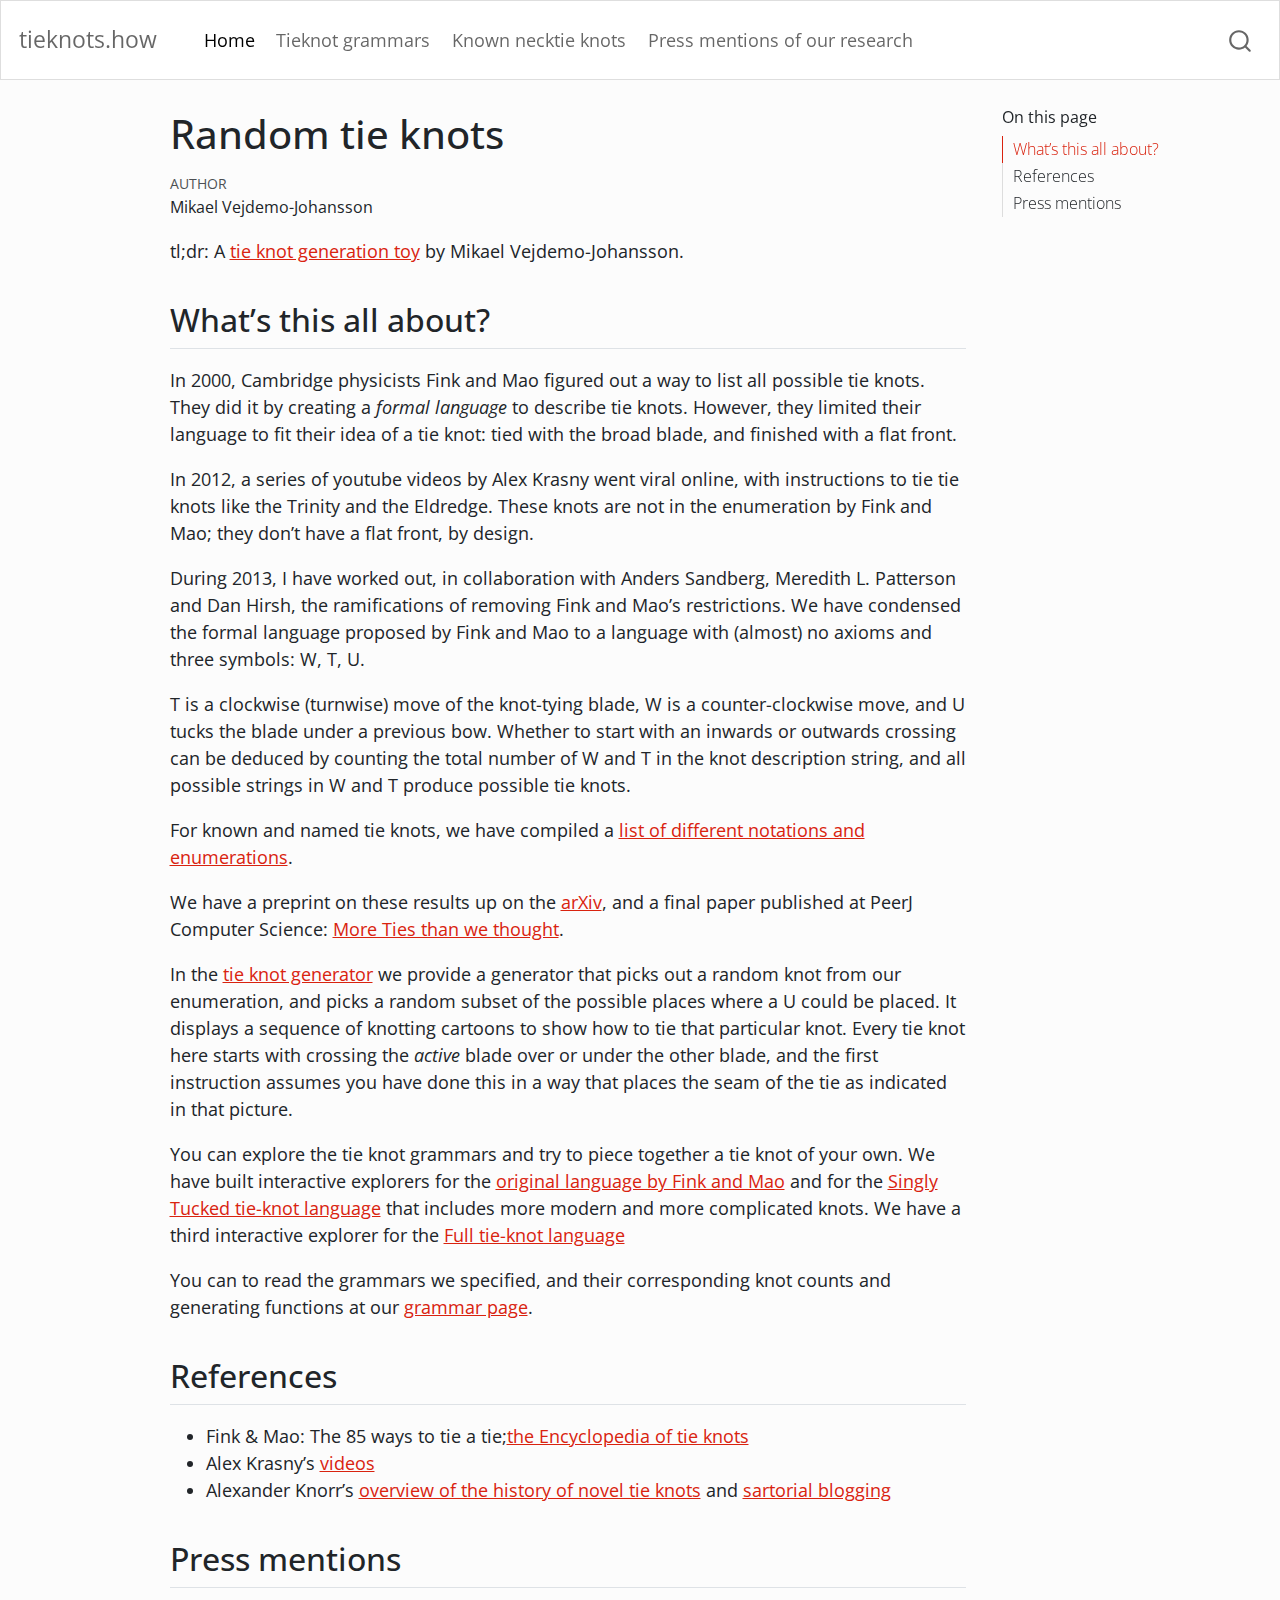
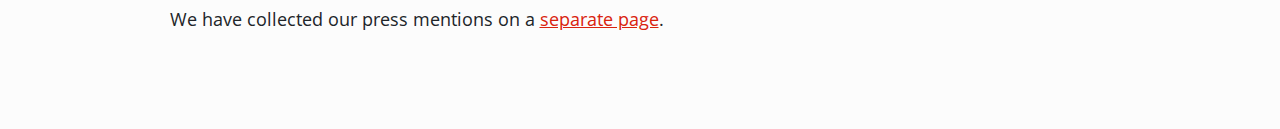
==== index.html @ 426f8d54 "Initial commit" ====
<!DOCTYPE html>
<html xmlns="http://www.w3.org/1999/xhtml" lang="en" xml:lang="en"><head>

<meta charset="utf-8">
<meta name="generator" content="quarto-1.2.335">

<meta name="viewport" content="width=device-width, initial-scale=1.0, user-scalable=yes">

<meta name="author" content="Mikael Vejdemo-Johansson">

<title>tieknots.how - Random tie knots</title>
<style>
code{white-space: pre-wrap;}
span.smallcaps{font-variant: small-caps;}
div.columns{display: flex; gap: min(4vw, 1.5em);}
div.column{flex: auto; overflow-x: auto;}
div.hanging-indent{margin-left: 1.5em; text-indent: -1.5em;}
ul.task-list{list-style: none;}
ul.task-list li input[type="checkbox"] {
  width: 0.8em;
  margin: 0 0.8em 0.2em -1.6em;
  vertical-align: middle;
}
</style>


<script src="site_libs/quarto-nav/quarto-nav.js"></script>
<script src="site_libs/quarto-nav/headroom.min.js"></script>
<script src="site_libs/clipboard/clipboard.min.js"></script>
<script src="site_libs/quarto-search/autocomplete.umd.js"></script>
<script src="site_libs/quarto-search/fuse.min.js"></script>
<script src="site_libs/quarto-search/quarto-search.js"></script>
<meta name="quarto:offset" content="./">
<script src="site_libs/quarto-html/quarto.js"></script>
<script src="site_libs/quarto-html/popper.min.js"></script>
<script src="site_libs/quarto-html/tippy.umd.min.js"></script>
<script src="site_libs/quarto-html/anchor.min.js"></script>
<link href="site_libs/quarto-html/tippy.css" rel="stylesheet">
<link href="site_libs/quarto-html/quarto-syntax-highlighting.css" rel="stylesheet" id="quarto-text-highlighting-styles">
<script src="site_libs/bootstrap/bootstrap.min.js"></script>
<link href="site_libs/bootstrap/bootstrap-icons.css" rel="stylesheet">
<link href="site_libs/bootstrap/bootstrap.min.css" rel="stylesheet" id="quarto-bootstrap" data-mode="light">
<script id="quarto-search-options" type="application/json">{
  "location": "navbar",
  "copy-button": false,
  "collapse-after": 3,
  "panel-placement": "end",
  "type": "overlay",
  "limit": 20,
  "language": {
    "search-no-results-text": "No results",
    "search-matching-documents-text": "matching documents",
    "search-copy-link-title": "Copy link to search",
    "search-hide-matches-text": "Hide additional matches",
    "search-more-match-text": "more match in this document",
    "search-more-matches-text": "more matches in this document",
    "search-clear-button-title": "Clear",
    "search-detached-cancel-button-title": "Cancel",
    "search-submit-button-title": "Submit"
  }
}</script>


<link rel="stylesheet" href="styles.css">
</head>

<body class="nav-fixed">

<div id="quarto-search-results"></div>
  <header id="quarto-header" class="headroom fixed-top">
    <nav class="navbar navbar-expand-lg navbar-dark ">
      <div class="navbar-container container-fluid">
      <div class="navbar-brand-container">
    <a class="navbar-brand" href="./index.html">
    <span class="navbar-title">tieknots.how</span>
    </a>
  </div>
          <button class="navbar-toggler" type="button" data-bs-toggle="collapse" data-bs-target="#navbarCollapse" aria-controls="navbarCollapse" aria-expanded="false" aria-label="Toggle navigation" onclick="if (window.quartoToggleHeadroom) { window.quartoToggleHeadroom(); }">
  <span class="navbar-toggler-icon"></span>
</button>
          <div class="collapse navbar-collapse" id="navbarCollapse">
            <ul class="navbar-nav navbar-nav-scroll me-auto">
  <li class="nav-item">
    <a class="nav-link active" href="./index.html" aria-current="page">
 <span class="menu-text">Home</span></a>
  </li>  
  <li class="nav-item">
    <a class="nav-link" href="./grammar.html">
 <span class="menu-text">Tieknot grammars</span></a>
  </li>  
  <li class="nav-item">
    <a class="nav-link" href="./knownties.html">
 <span class="menu-text">Known necktie knots</span></a>
  </li>  
  <li class="nav-item">
    <a class="nav-link" href="./press.html">
 <span class="menu-text">Press mentions of our research</span></a>
  </li>  
</ul>
              <div id="quarto-search" class="" title="Search"></div>
          </div> <!-- /navcollapse -->
      </div> <!-- /container-fluid -->
    </nav>
</header>
<!-- content -->
<div id="quarto-content" class="quarto-container page-columns page-rows-contents page-layout-article page-navbar">
<!-- sidebar -->
<!-- margin-sidebar -->
    <div id="quarto-margin-sidebar" class="sidebar margin-sidebar">
        <nav id="TOC" role="doc-toc" class="toc-active">
    <h2 id="toc-title">On this page</h2>
   
  <ul>
  <li><a href="#whats-this-all-about" id="toc-whats-this-all-about" class="nav-link active" data-scroll-target="#whats-this-all-about">What’s this all about?</a></li>
  <li><a href="#references" id="toc-references" class="nav-link" data-scroll-target="#references">References</a></li>
  <li><a href="#press-mentions" id="toc-press-mentions" class="nav-link" data-scroll-target="#press-mentions">Press mentions</a></li>
  </ul>
</nav>
    </div>
<!-- main -->
<main class="content" id="quarto-document-content">

<header id="title-block-header" class="quarto-title-block default">
<div class="quarto-title">
<h1 class="title">Random tie knots</h1>
</div>



<div class="quarto-title-meta">

    <div>
    <div class="quarto-title-meta-heading">Author</div>
    <div class="quarto-title-meta-contents">
             <p>Mikael Vejdemo-Johansson </p>
          </div>
  </div>
    
  
    
  </div>
  

</header>

<p>tl;dr: A <a href="ties.html">tie knot generation toy</a> by Mikael Vejdemo-Johansson.</p>
<section id="whats-this-all-about" class="level2">
<h2 class="anchored" data-anchor-id="whats-this-all-about">What’s this all about?</h2>
<p>In 2000, Cambridge physicists Fink and Mao figured out a way to list all possible tie knots. They did it by creating a <i>formal language</i> to describe tie knots. However, they limited their language to fit their idea of a tie knot: tied with the broad blade, and finished with a flat front.</p>
<p>In 2012, a series of youtube videos by Alex Krasny went viral online, with instructions to tie tie knots like the Trinity and the Eldredge. These knots are not in the enumeration by Fink and Mao; they don’t have a flat front, by design.</p>
<p>During 2013, I have worked out, in collaboration with Anders Sandberg, Meredith L. Patterson and Dan Hirsh, the ramifications of removing Fink and Mao’s restrictions. We have condensed the formal language proposed by Fink and Mao to a language with (almost) no axioms and three symbols: W, T, U.</p>
<p>T is a clockwise (turnwise) move of the knot-tying blade, W is a counter-clockwise move, and U tucks the blade under a previous bow. Whether to start with an inwards or outwards crossing can be deduced by counting the total number of W and T in the knot description string, and all possible strings in W and T produce possible tie knots.</p>
<p>For known and named tie knots, we have compiled a <a href="./knownties.html">list of different notations and enumerations</a>.</p>
<p>We have a preprint on these results up on the <a href="http://arxiv.org/abs/1401.8242">arXiv</a>, and a final paper published at PeerJ Computer Science: <a href="https://peerj.com/articles/cs-2/">More Ties than we thought</a>.</p>
<p>In the <a href="ties.html">tie knot generator</a> we provide a generator that picks out a random knot from our enumeration, and picks a random subset of the possible places where a U could be placed. It displays a sequence of knotting cartoons to show how to tie that particular knot. Every tie knot here starts with crossing the <em>active</em> blade over or under the other blade, and the first instruction assumes you have done this in a way that places the seam of the tie as indicated in that picture.</p>
<p>You can explore the tie knot grammars and try to piece together a tie knot of your own. We have built interactive explorers for the <a href="explore-finkmao.html">original language by Fink and Mao</a> and for the <a href="explore-singly.html">Singly Tucked tie-knot language</a> that includes more modern and more complicated knots. We have a third interactive explorer for the <a href="explore-full.html">Full tie-knot language</a></p>
<p>You can to read the grammars we specified, and their corresponding knot counts and generating functions at our <a href="./grammar.html">grammar page</a>.</p>
</section>
<section id="references" class="level2">
<h2 class="anchored" data-anchor-id="references">References</h2>
<ul>
<li>Fink &amp; Mao: The 85 ways to tie a tie;<a href="http://www.tcm.phy.cam.ac.uk/~tmf20/tieknots.shtml">the Encyclopedia of tie knots</a></li>
<li>Alex Krasny’s <a href="http://www.youtube.com/playlist?list=PLFyhEsmKI5c3R5IHdpWSyEyMtUjhwYF2o">videos</a></li>
<li>Alexander Knorr’s <a href="http://xirdalium.net/2010/06/20/eldredge-reloaded">overview of the history of novel tie knots</a> and <a href="http://xirdalium.net/category/sartorial">sartorial blogging</a></li>
</ul>
</section>
<section id="press-mentions" class="level2">
<h2 class="anchored" data-anchor-id="press-mentions">Press mentions</h2>
<p>We have collected our press mentions on a <a href="./press.html">separate page</a>.</p>


</section>

</main> <!-- /main -->
<script id="quarto-html-after-body" type="application/javascript">
window.document.addEventListener("DOMContentLoaded", function (event) {
  const toggleBodyColorMode = (bsSheetEl) => {
    const mode = bsSheetEl.getAttribute("data-mode");
    const bodyEl = window.document.querySelector("body");
    if (mode === "dark") {
      bodyEl.classList.add("quarto-dark");
      bodyEl.classList.remove("quarto-light");
    } else {
      bodyEl.classList.add("quarto-light");
      bodyEl.classList.remove("quarto-dark");
    }
  }
  const toggleBodyColorPrimary = () => {
    const bsSheetEl = window.document.querySelector("link#quarto-bootstrap");
    if (bsSheetEl) {
      toggleBodyColorMode(bsSheetEl);
    }
  }
  toggleBodyColorPrimary();  
  const icon = "";
  const anchorJS = new window.AnchorJS();
  anchorJS.options = {
    placement: 'right',
    icon: icon
  };
  anchorJS.add('.anchored');
  const clipboard = new window.ClipboardJS('.code-copy-button', {
    target: function(trigger) {
      return trigger.previousElementSibling;
    }
  });
  clipboard.on('success', function(e) {
    // button target
    const button = e.trigger;
    // don't keep focus
    button.blur();
    // flash "checked"
    button.classList.add('code-copy-button-checked');
    var currentTitle = button.getAttribute("title");
    button.setAttribute("title", "Copied!");
    let tooltip;
    if (window.bootstrap) {
      button.setAttribute("data-bs-toggle", "tooltip");
      button.setAttribute("data-bs-placement", "left");
      button.setAttribute("data-bs-title", "Copied!");
      tooltip = new bootstrap.Tooltip(button, 
        { trigger: "manual", 
          customClass: "code-copy-button-tooltip",
          offset: [0, -8]});
      tooltip.show();    
    }
    setTimeout(function() {
      if (tooltip) {
        tooltip.hide();
        button.removeAttribute("data-bs-title");
        button.removeAttribute("data-bs-toggle");
        button.removeAttribute("data-bs-placement");
      }
      button.setAttribute("title", currentTitle);
      button.classList.remove('code-copy-button-checked');
    }, 1000);
    // clear code selection
    e.clearSelection();
  });
  function tippyHover(el, contentFn) {
    const config = {
      allowHTML: true,
      content: contentFn,
      maxWidth: 500,
      delay: 100,
      arrow: false,
      appendTo: function(el) {
          return el.parentElement;
      },
      interactive: true,
      interactiveBorder: 10,
      theme: 'quarto',
      placement: 'bottom-start'
    };
    window.tippy(el, config); 
  }
  const noterefs = window.document.querySelectorAll('a[role="doc-noteref"]');
  for (var i=0; i<noterefs.length; i++) {
    const ref = noterefs[i];
    tippyHover(ref, function() {
      // use id or data attribute instead here
      let href = ref.getAttribute('data-footnote-href') || ref.getAttribute('href');
      try { href = new URL(href).hash; } catch {}
      const id = href.replace(/^#\/?/, "");
      const note = window.document.getElementById(id);
      return note.innerHTML;
    });
  }
  const findCites = (el) => {
    const parentEl = el.parentElement;
    if (parentEl) {
      const cites = parentEl.dataset.cites;
      if (cites) {
        return {
          el,
          cites: cites.split(' ')
        };
      } else {
        return findCites(el.parentElement)
      }
    } else {
      return undefined;
    }
  };
  var bibliorefs = window.document.querySelectorAll('a[role="doc-biblioref"]');
  for (var i=0; i<bibliorefs.length; i++) {
    const ref = bibliorefs[i];
    const citeInfo = findCites(ref);
    if (citeInfo) {
      tippyHover(citeInfo.el, function() {
        var popup = window.document.createElement('div');
        citeInfo.cites.forEach(function(cite) {
          var citeDiv = window.document.createElement('div');
          citeDiv.classList.add('hanging-indent');
          citeDiv.classList.add('csl-entry');
          var biblioDiv = window.document.getElementById('ref-' + cite);
          if (biblioDiv) {
            citeDiv.innerHTML = biblioDiv.innerHTML;
          }
          popup.appendChild(citeDiv);
        });
        return popup.innerHTML;
      });
    }
  }
});
</script>
</div> <!-- /content -->



</body></html>
---- site_libs/quarto-html/tippy.css ----
.tippy-box[data-animation=fade][data-state=hidden]{opacity:0}[data-tippy-root]{max-width:calc(100vw - 10px)}.tippy-box{position:relative;background-color:#333;color:#fff;border-radius:4px;font-size:14px;line-height:1.4;white-space:normal;outline:0;transition-property:transform,visibility,opacity}.tippy-box[data-placement^=top]>.tippy-arrow{bottom:0}.tippy-box[data-placement^=top]>.tippy-arrow:before{bottom:-7px;left:0;border-width:8px 8px 0;border-top-color:initial;transform-origin:center top}.tippy-box[data-placement^=bottom]>.tippy-arrow{top:0}.tippy-box[data-placement^=bottom]>.tippy-arrow:before{top:-7px;left:0;border-width:0 8px 8px;border-bottom-color:initial;transform-origin:center bottom}.tippy-box[data-placement^=left]>.tippy-arrow{right:0}.tippy-box[data-placement^=left]>.tippy-arrow:before{border-width:8px 0 8px 8px;border-left-color:initial;right:-7px;transform-origin:center left}.tippy-box[data-placement^=right]>.tippy-arrow{left:0}.tippy-box[data-placement^=right]>.tippy-arrow:before{left:-7px;border-width:8px 8px 8px 0;border-right-color:initial;transform-origin:center right}.tippy-box[data-inertia][data-state=visible]{transition-timing-function:cubic-bezier(.54,1.5,.38,1.11)}.tippy-arrow{width:16px;height:16px;color:#333}.tippy-arrow:before{content:"";position:absolute;border-color:transparent;border-style:solid}.tippy-content{position:relative;padding:5px 9px;z-index:1}
---- site_libs/quarto-html/quarto-syntax-highlighting.css ----
/* quarto syntax highlight colors */
:root {
  --quarto-hl-ot-color: #003B4F;
  --quarto-hl-at-color: #657422;
  --quarto-hl-ss-color: #20794D;
  --quarto-hl-an-color: #5E5E5E;
  --quarto-hl-fu-color: #4758AB;
  --quarto-hl-st-color: #20794D;
  --quarto-hl-cf-color: #003B4F;
  --quarto-hl-op-color: #5E5E5E;
  --quarto-hl-er-color: #AD0000;
  --quarto-hl-bn-color: #AD0000;
  --quarto-hl-al-color: #AD0000;
  --quarto-hl-va-color: #111111;
  --quarto-hl-bu-color: inherit;
  --quarto-hl-ex-color: inherit;
  --quarto-hl-pp-color: #AD0000;
  --quarto-hl-in-color: #5E5E5E;
  --quarto-hl-vs-color: #20794D;
  --quarto-hl-wa-color: #5E5E5E;
  --quarto-hl-do-color: #5E5E5E;
  --quarto-hl-im-color: #00769E;
  --quarto-hl-ch-color: #20794D;
  --quarto-hl-dt-color: #AD0000;
  --quarto-hl-fl-color: #AD0000;
  --quarto-hl-co-color: #5E5E5E;
  --quarto-hl-cv-color: #5E5E5E;
  --quarto-hl-cn-color: #8f5902;
  --quarto-hl-sc-color: #5E5E5E;
  --quarto-hl-dv-color: #AD0000;
  --quarto-hl-kw-color: #003B4F;
}

/* other quarto variables */
:root {
  --quarto-font-monospace: SFMono-Regular, Menlo, Monaco, Consolas, "Liberation Mono", "Courier New", monospace;
}

pre > code.sourceCode > span {
  color: #003B4F;
}

code span {
  color: #003B4F;
}

code.sourceCode > span {
  color: #003B4F;
}

div.sourceCode,
div.sourceCode pre.sourceCode {
  color: #003B4F;
}

code span.ot {
  color: #003B4F;
}

code span.at {
  color: #657422;
}

code span.ss {
  color: #20794D;
}

code span.an {
  color: #5E5E5E;
}

code span.fu {
  color: #4758AB;
}

code span.st {
  color: #20794D;
}

code span.cf {
  color: #003B4F;
}

code span.op {
  color: #5E5E5E;
}

code span.er {
  color: #AD0000;
}

code span.bn {
  color: #AD0000;
}

code span.al {
  color: #AD0000;
}

code span.va {
  color: #111111;
}

code span.pp {
  color: #AD0000;
}

code span.in {
  color: #5E5E5E;
}

code span.vs {
  color: #20794D;
}

code span.wa {
  color: #5E5E5E;
  font-style: italic;
}

code span.do {
  color: #5E5E5E;
  font-style: italic;
}

code span.im {
  color: #00769E;
}

code span.ch {
  color: #20794D;
}

code span.dt {
  color: #AD0000;
}

code span.fl {
  color: #AD0000;
}

code span.co {
  color: #5E5E5E;
}

code span.cv {
  color: #5E5E5E;
  font-style: italic;
}

code span.cn {
  color: #8f5902;
}

code span.sc {
  color: #5E5E5E;
}

code span.dv {
  color: #AD0000;
}

code span.kw {
  color: #003B4F;
}

.prevent-inlining {
  content: "</";
}

/*# sourceMappingURL=debc5d5d77c3f9108843748ff7464032.css.map */
---- styles.css ----
/* css styles */
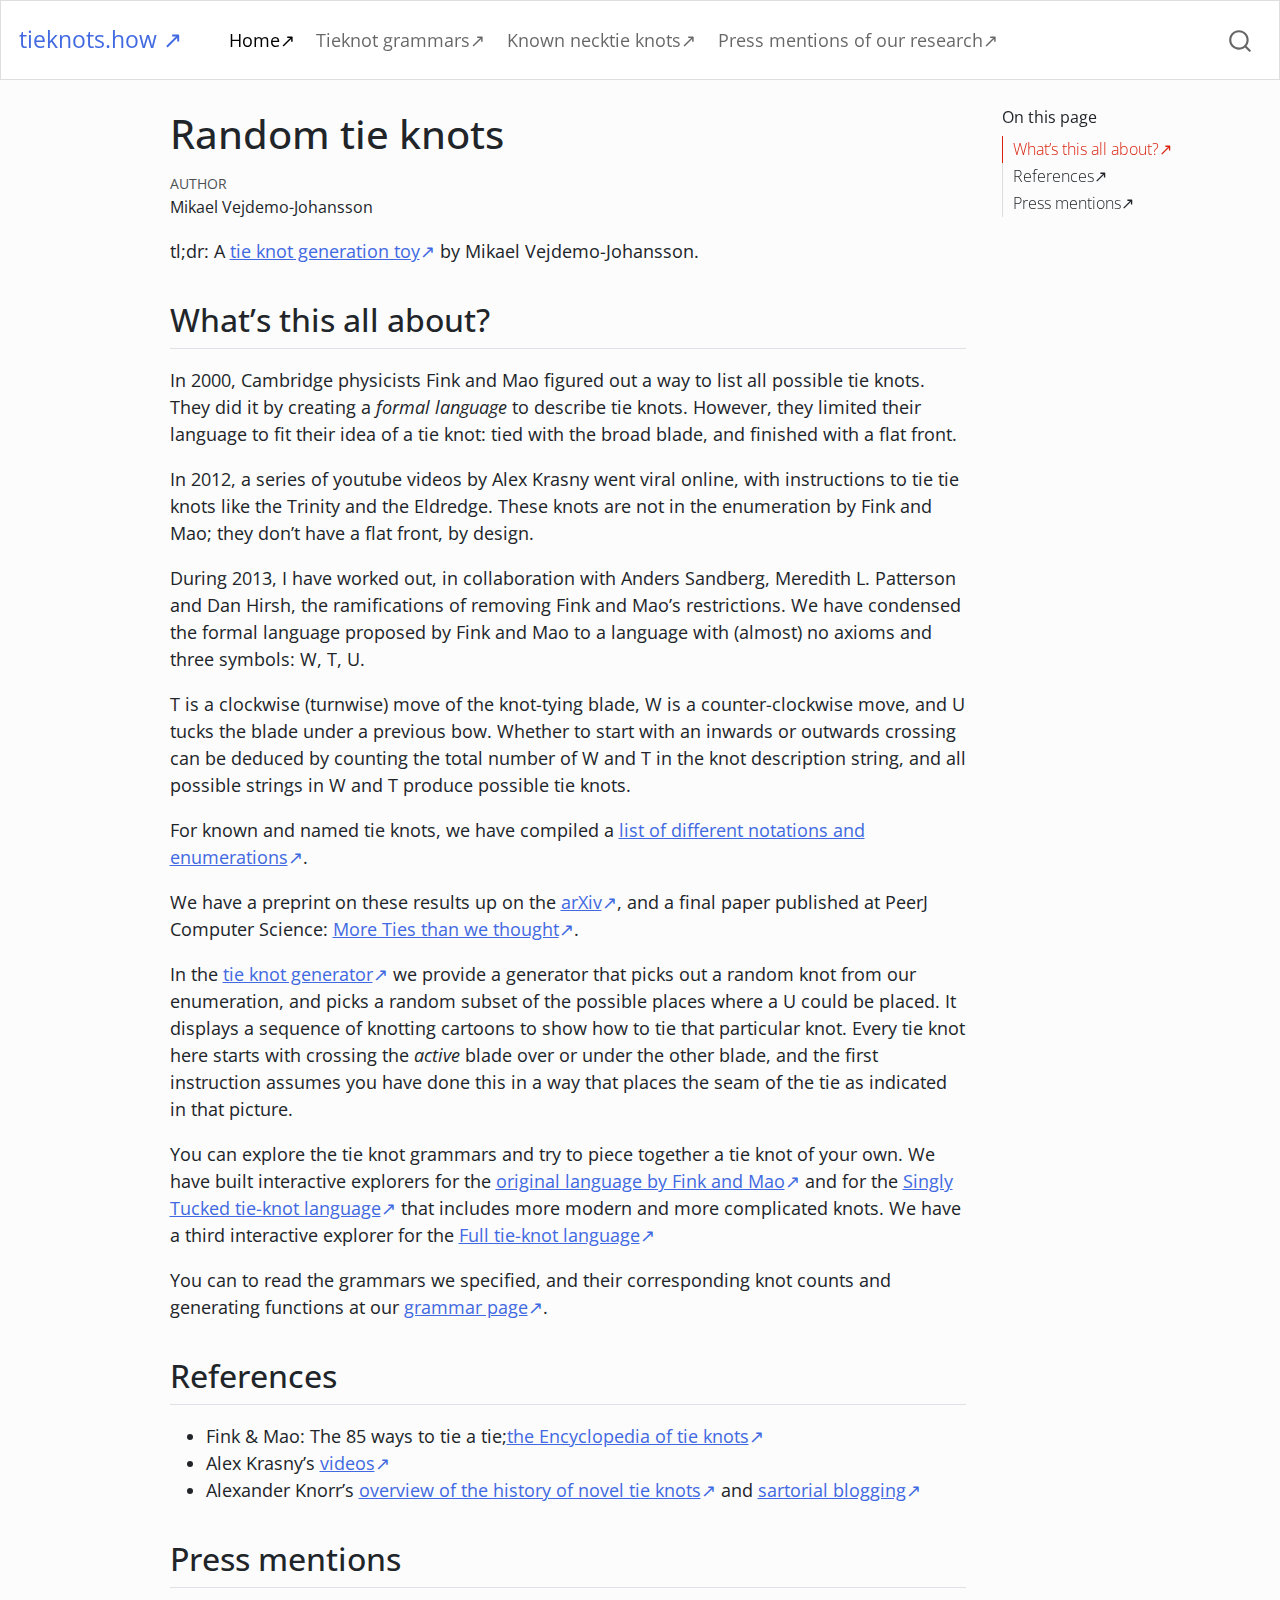
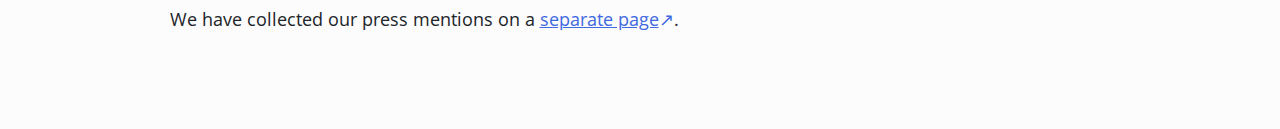
==== commit 1a6853a2: "Make the external-link style work both locally and online" ====
--- a/index.html
+++ b/index.html
@@ -35,11 +35,11 @@
 <script src="site_libs/quarto-html/popper.min.js"></script>
 <script src="site_libs/quarto-html/tippy.umd.min.js"></script>
 <script src="site_libs/quarto-html/anchor.min.js"></script>
-<link href="site_libs/quarto-html/tippy.css" rel="stylesheet">
-<link href="site_libs/quarto-html/quarto-syntax-highlighting.css" rel="stylesheet" id="quarto-text-highlighting-styles">
+<link href="./site_libs/quarto-html/tippy.css" rel="stylesheet">
+<link href="./site_libs/quarto-html/quarto-syntax-highlighting.css" rel="stylesheet" id="quarto-text-highlighting-styles">
 <script src="site_libs/bootstrap/bootstrap.min.js"></script>
-<link href="site_libs/bootstrap/bootstrap-icons.css" rel="stylesheet">
-<link href="site_libs/bootstrap/bootstrap.min.css" rel="stylesheet" id="quarto-bootstrap" data-mode="light">
+<link href="./site_libs/bootstrap/bootstrap-icons.css" rel="stylesheet">
+<link href="./site_libs/bootstrap/bootstrap.min.css" rel="stylesheet" id="quarto-bootstrap" data-mode="light">
 <script id="quarto-search-options" type="application/json">{
   "location": "navbar",
   "copy-button": false,
@@ -61,7 +61,7 @@
 }</script>
 
 
-<link rel="stylesheet" href="styles.css">
+<link rel="stylesheet" href="./styles.css">
 </head>
 
 <body class="nav-fixed">
@@ -143,7 +143,7 @@
 
 </header>
 
-<p>tl;dr: A <a href="ties.html">tie knot generation toy</a> by Mikael Vejdemo-Johansson.</p>
+<p>tl;dr: A <a href="./ties.html">tie knot generation toy</a> by Mikael Vejdemo-Johansson.</p>
 <section id="whats-this-all-about" class="level2">
 <h2 class="anchored" data-anchor-id="whats-this-all-about">What’s this all about?</h2>
 <p>In 2000, Cambridge physicists Fink and Mao figured out a way to list all possible tie knots. They did it by creating a <i>formal language</i> to describe tie knots. However, they limited their language to fit their idea of a tie knot: tied with the broad blade, and finished with a flat front.</p>
@@ -152,8 +152,8 @@
 <p>T is a clockwise (turnwise) move of the knot-tying blade, W is a counter-clockwise move, and U tucks the blade under a previous bow. Whether to start with an inwards or outwards crossing can be deduced by counting the total number of W and T in the knot description string, and all possible strings in W and T produce possible tie knots.</p>
 <p>For known and named tie knots, we have compiled a <a href="./knownties.html">list of different notations and enumerations</a>.</p>
 <p>We have a preprint on these results up on the <a href="http://arxiv.org/abs/1401.8242">arXiv</a>, and a final paper published at PeerJ Computer Science: <a href="https://peerj.com/articles/cs-2/">More Ties than we thought</a>.</p>
-<p>In the <a href="ties.html">tie knot generator</a> we provide a generator that picks out a random knot from our enumeration, and picks a random subset of the possible places where a U could be placed. It displays a sequence of knotting cartoons to show how to tie that particular knot. Every tie knot here starts with crossing the <em>active</em> blade over or under the other blade, and the first instruction assumes you have done this in a way that places the seam of the tie as indicated in that picture.</p>
-<p>You can explore the tie knot grammars and try to piece together a tie knot of your own. We have built interactive explorers for the <a href="explore-finkmao.html">original language by Fink and Mao</a> and for the <a href="explore-singly.html">Singly Tucked tie-knot language</a> that includes more modern and more complicated knots. We have a third interactive explorer for the <a href="explore-full.html">Full tie-knot language</a></p>
+<p>In the <a href="./ties.html">tie knot generator</a> we provide a generator that picks out a random knot from our enumeration, and picks a random subset of the possible places where a U could be placed. It displays a sequence of knotting cartoons to show how to tie that particular knot. Every tie knot here starts with crossing the <em>active</em> blade over or under the other blade, and the first instruction assumes you have done this in a way that places the seam of the tie as indicated in that picture.</p>
+<p>You can explore the tie knot grammars and try to piece together a tie knot of your own. We have built interactive explorers for the <a href="./explore-finkmao.html">original language by Fink and Mao</a> and for the <a href="./explore-singly.html">Singly Tucked tie-knot language</a> that includes more modern and more complicated knots. We have a third interactive explorer for the <a href="./explore-full.html">Full tie-knot language</a></p>
 <p>You can to read the grammars we specified, and their corresponding knot counts and generating functions at our <a href="./grammar.html">grammar page</a>.</p>
 </section>
 <section id="references" class="level2">
--- a/styles.css
+++ b/styles.css
@@ -1 +1,11 @@
 /* css styles */
+
+/* Customize exernal links */
+a:not([href*="tieknots.how"]):not([href^="./"])
+{
+	color: RoyalBlue;
+	&::after {
+		content: '↗';
+		display: inline-block;
+	}
+}
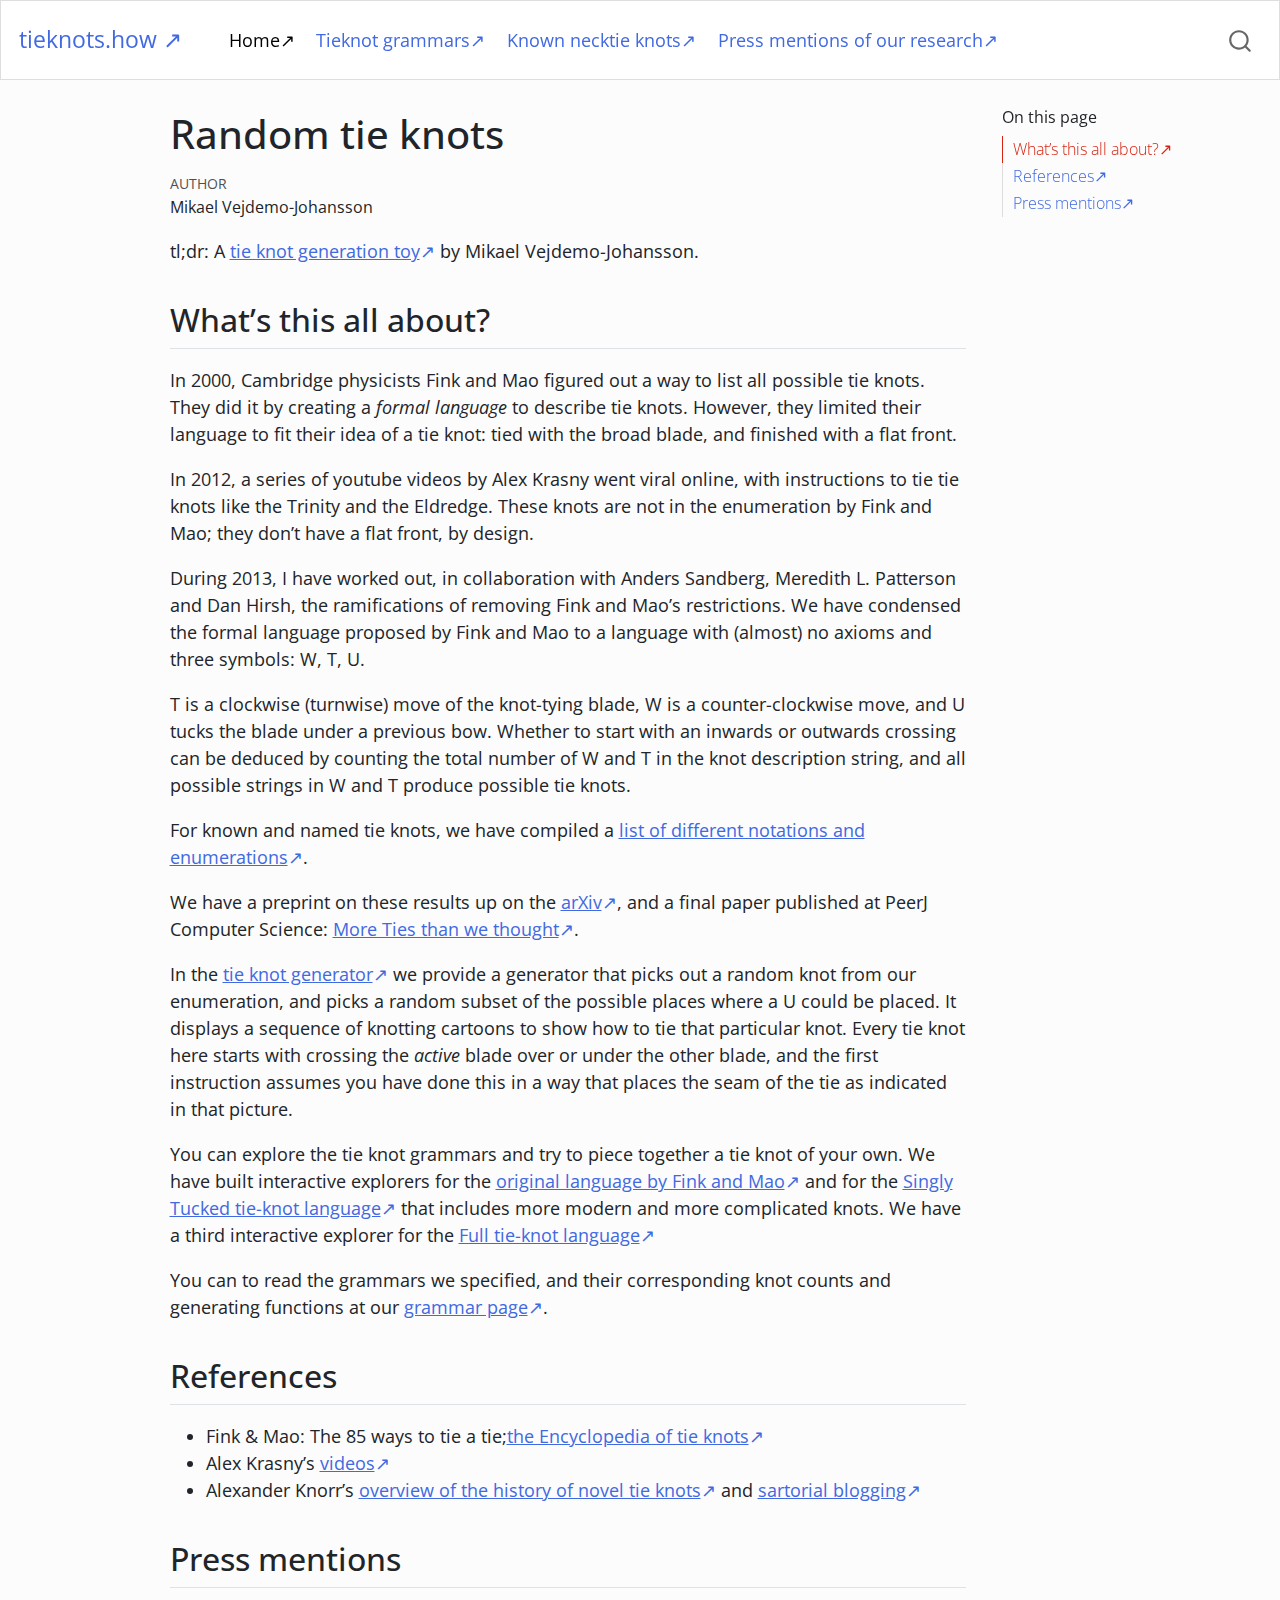
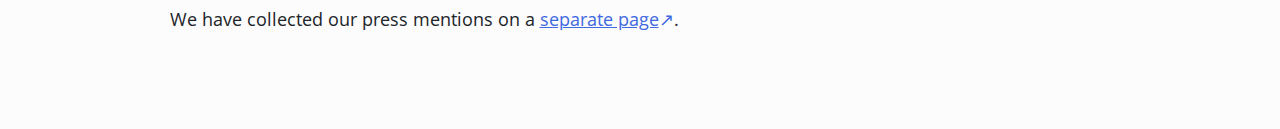
==== commit 6231365d: "Cleanup trailing whitespace in html files" ====
--- a/index.html
+++ b/index.html
@@ -83,19 +83,19 @@
   <li class="nav-item">
     <a class="nav-link active" href="./index.html" aria-current="page">
  <span class="menu-text">Home</span></a>
-  </li>  
+  </li>
   <li class="nav-item">
     <a class="nav-link" href="./grammar.html">
  <span class="menu-text">Tieknot grammars</span></a>
-  </li>  
+  </li>
   <li class="nav-item">
     <a class="nav-link" href="./knownties.html">
  <span class="menu-text">Known necktie knots</span></a>
-  </li>  
+  </li>
   <li class="nav-item">
     <a class="nav-link" href="./press.html">
  <span class="menu-text">Press mentions of our research</span></a>
-  </li>  
+  </li>
 </ul>
               <div id="quarto-search" class="" title="Search"></div>
           </div> <!-- /navcollapse -->
@@ -109,7 +109,7 @@
     <div id="quarto-margin-sidebar" class="sidebar margin-sidebar">
         <nav id="TOC" role="doc-toc" class="toc-active">
     <h2 id="toc-title">On this page</h2>
-   
+
   <ul>
   <li><a href="#whats-this-all-about" id="toc-whats-this-all-about" class="nav-link active" data-scroll-target="#whats-this-all-about">What’s this all about?</a></li>
   <li><a href="#references" id="toc-references" class="nav-link" data-scroll-target="#references">References</a></li>
@@ -135,11 +135,11 @@
              <p>Mikael Vejdemo-Johansson </p>
           </div>
   </div>
-    
-  
-    
+
+
+
   </div>
-  
+
 
 </header>
 
@@ -191,7 +191,7 @@
       toggleBodyColorMode(bsSheetEl);
     }
   }
-  toggleBodyColorPrimary();  
+  toggleBodyColorPrimary();
   const icon = "";
   const anchorJS = new window.AnchorJS();
   anchorJS.options = {
@@ -218,11 +218,11 @@
       button.setAttribute("data-bs-toggle", "tooltip");
       button.setAttribute("data-bs-placement", "left");
       button.setAttribute("data-bs-title", "Copied!");
-      tooltip = new bootstrap.Tooltip(button, 
-        { trigger: "manual", 
+      tooltip = new bootstrap.Tooltip(button,
+        { trigger: "manual",
           customClass: "code-copy-button-tooltip",
           offset: [0, -8]});
-      tooltip.show();    
+      tooltip.show();
     }
     setTimeout(function() {
       if (tooltip) {
@@ -252,7 +252,7 @@
       theme: 'quarto',
       placement: 'bottom-start'
     };
-    window.tippy(el, config); 
+    window.tippy(el, config);
   }
   const noterefs = window.document.querySelectorAll('a[role="doc-noteref"]');
   for (var i=0; i<noterefs.length; i++) {
@@ -309,4 +309,4 @@
 
 
 
-</body></html>+</body></html>
--- a/styles.css
+++ b/styles.css
@@ -1,7 +1,7 @@
 /* css styles */
 
 /* Customize exernal links */
-a:not([href*="tieknots.how"]):not([href^="./"])
+a:not([href*="tieknots.how"]):not([href^="./"]):not([href^="#"])
 {
 	color: RoyalBlue;
 	&::after {
